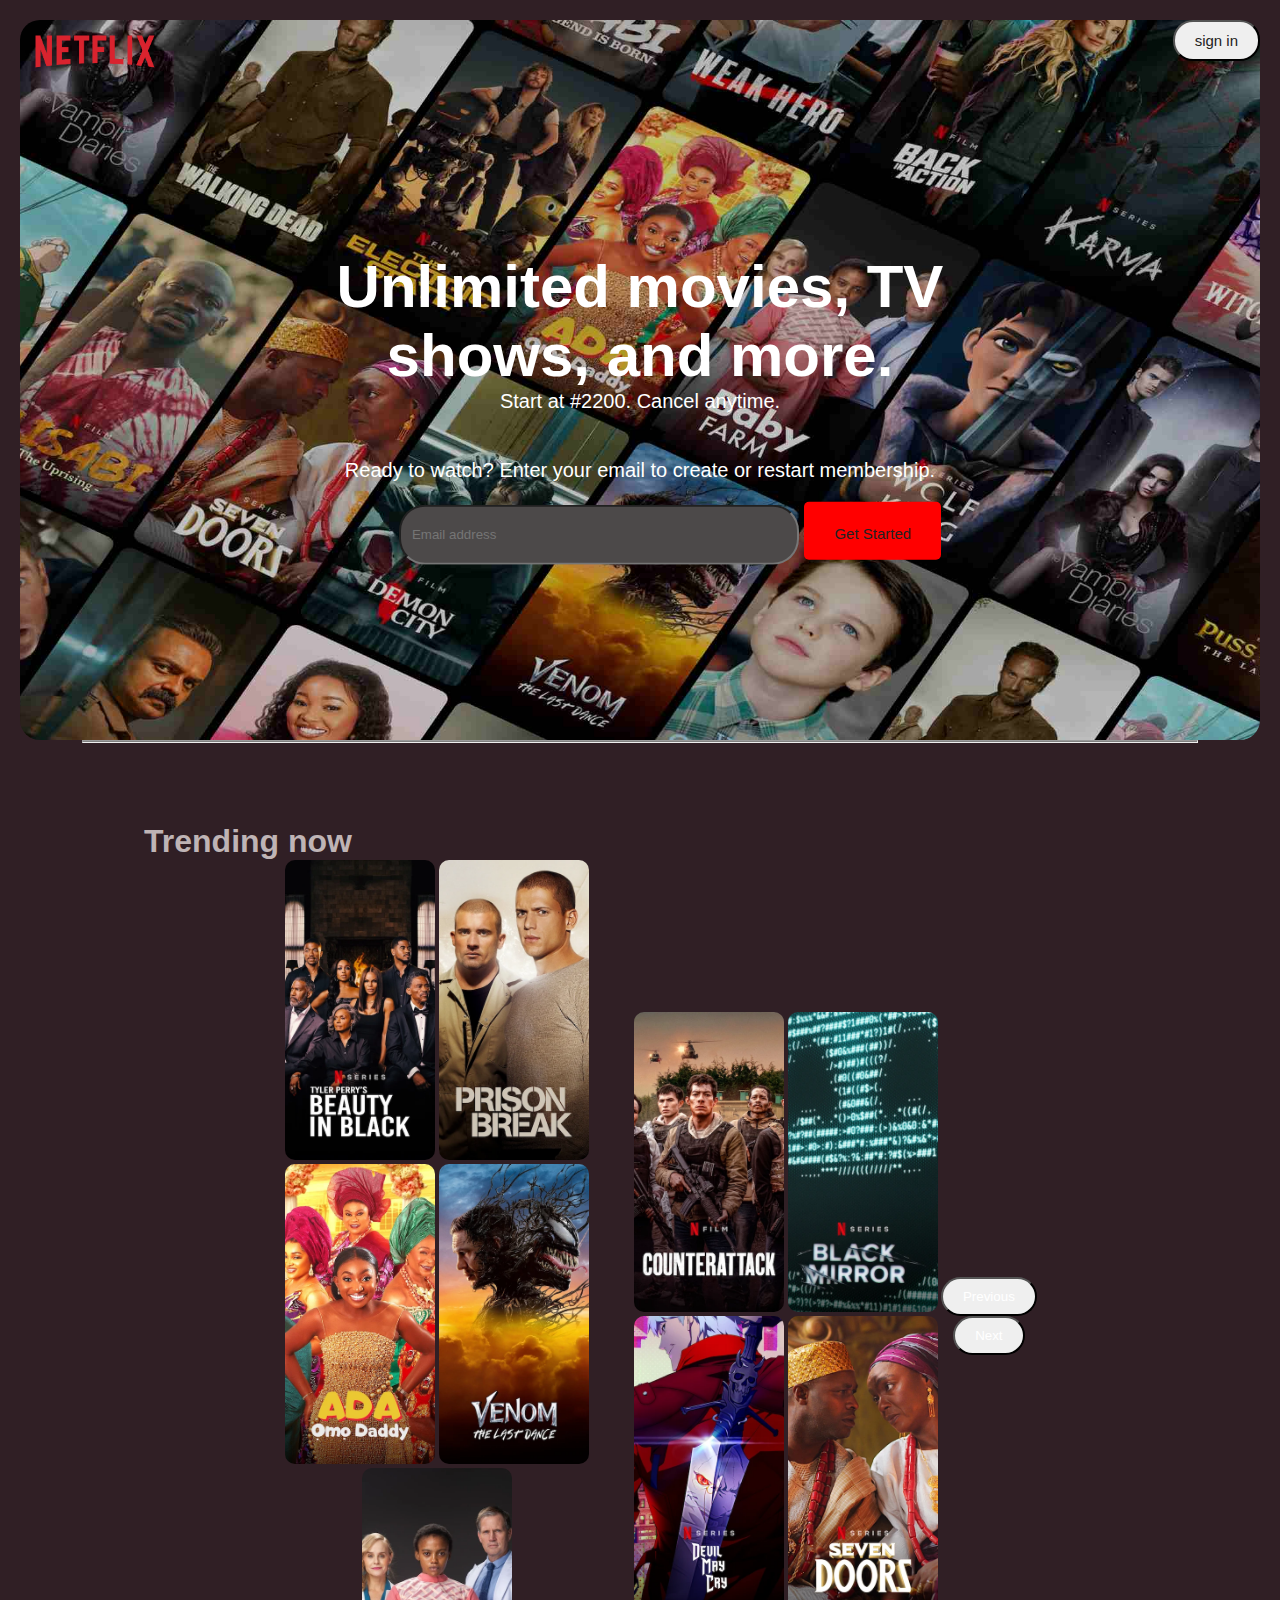
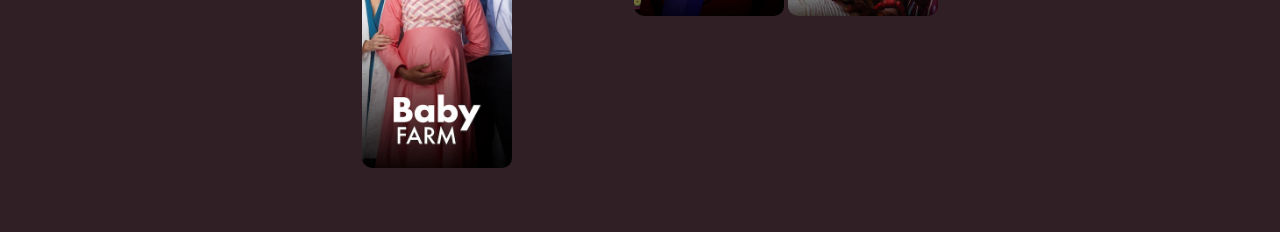
==== netflix.html @ d5e354ee "first commit" ====
<!DOCTYPE html>
<html>
<head>
    <title>Netflix Clone</title>
    <link href="https://cdn.jsdelivr.net/npm/bootstrap@5.3.5/dist/css/bootstrap.min.css" rel="stylesheet" integrity="sha384-SgOJa3DmI69IUzQ2PVdRZhwQ+dy64/BUtbMJw1MZ8t5HZApcHrRKUc4W0kG879m7" crossorigin="anonymous">
    <link rel="stylesheet" href="./netflix.css">
    
</head>
<body>
    <div class="header">
        <div class="navbar">
            <div class="logo">
                <a href="">
                    <img src="./images/Netflix_Logo_PMS.png" alt="" width="150px">
                </a>
            </div>
            <div class="btn">
                <button><a href="">sign in</a></button>
            </div>
        </div>
        <div class="hero-section">
            <div class="hero-text">
                <h1>Unlimited movies, TV shows, and more.</h1>
                <p> Start at #2200. Cancel anytime.</p>
                <br><br>
                Ready to watch? Enter your email to create or restart membership.
            </div>
            <div class="hero-button">
                <form class="email">
                    <input type="email" placeholder="   Email address" required />
                
            
                <button><a href="">Get Started</a></button>
            </form>
            </div>
        </div>
    </div>
    <hr>
    <div>


        <div class="main">
            <h2>Trending now</h2>
            <div  id="carouselExample" class="carousel slide">
                <div class="carousel-inner">
                    <div class="carousel-item active">
                        <img src="./images/black beauty.webp" class="logo2" alt="">

                        <img src="./images/prison break.webp" class="logo2" alt="">

                        <img src="./images/ada omo daddy.webp" class="logo2" alt="">

                        <img src="./images/venom.webp" class="logo2" alt="">

                        <img src="./images/baby farm.webp" class="logo2" alt="">
                    </div>

                    <div class="carousel-item">
                        <img src="./images/counter attack.webp" class="logo2" alt="">

                        <img src="./images/black mirror.webp" class="logo2" alt="">

                        <img src="./images/devil cry.webp" class="logo2" alt="">

                        <img src="./images/seven doors.webp" class="logo2" alt="">
                    </div>

                    <div>
                        <button  class="carousel-control-prev" type="button" data-bs-target="#carouselExample" data-bs-slide="prev">
                    <span class="carousel-control-prev-icon" aria-hidden="true"></span> 
                    <span class="visually-hidden">Previous</span>
                </button>

                <button class="carousel-control-next" type="button" data-bs-target="#carouselExample" data-bs-slide="next">
                    <span class="carousel-control-next-icon" aria-hidden="true"></span>
                    <span class="visually-hidden">Next</span>

                </button>
                    </div>

                </div>

            </div>

        </div>
        



        <!-- Add more feature items here -->


        <!-- <div class="card">
            <h2>A plan to suit your need</h2>
        </div> -->
        
    </div>
    <div class="footer">
        <!-- Add footer content here -->
    </div>
</body>
<script src="https://cdn.jsdelivr.net/npm/bootstrap@5.3.5/dist/js/bootstrap.bundle.min.js" integrity="sha384-k6d4wzSIapyDyv1kpU366/PK5hCdSbCRGRCMv+eplOQJWyd1fbcAu9OCUj5zNLiq" crossorigin="anonymous"></script>
</html>
---- netflix.css ----
*{
    margin: 0;
    padding: 0;
    box-sizing: border-box;
}

body {
    background-color: #301F25;
    color: white;
    font-family: sans-serif;
    padding: 20px;
}

.header {
    height: 80vh;
    background-color: black;
    background-image: url("./images/background1.jpg");
    background-size: cover;
    background-position: center;
    border-radius: 20px;
    padding: -200px;
    width: 100%;
    position: relative;
    margin: auto;

}

.navbar {
    display: flex;
    justify-content: space-between;
    color: white;
}

.logo {
    font-size: 2em;
}
button{
    padding: 10px 20px;
    border-radius: 20px;
    color: white;
}
button a{
    cursor: pointer;
    text-decoration: none;
    color: #222;
    font-size: 15px;
    

}
.hero-button input{
    background-color: #4C4949;
    width: 400px;
    height: 60px;
    border-radius: 26px;
    margin-left: 60px;
}

.login {
    display: flex;
    align-items: center;
   
}

.hero-section {
    position: absolute;
    top: 40%;
    left: 50%;
    transform: translate(-50%,-50%);
    color: #fff;
    text-align: center;
    margin-top: 100px;
    font-size: 20px;
}
hr{
    width: 90%;
    height: 3px;
    background-color:gray;
    margin: auto;
}

.hero-text {
    margin-bottom: 20px;
}

.hero-text h1 {
    font-size: 3em;
}

.hero-button button {
    background-color: red;
    color: white;
    padding: 15px 30px;
    border: none;
    border-radius: 5px;
    font-size: 1.2em;
    cursor: pointer;
}


.footer {
    padding: 20px;
    text-align: center;
}
.main{
    width: 80%;
    margin: auto;
    margin-top: 5em;
}
.main h2{
    font-size: 2em;
    color: #bfb4b5;

}
.carousel-inner{
    display: flex;
    justify-content: space-between;
    width: 80%;
    margin: auto;
    align-items: center;
    text-align: center;
}
.logo2{
    width: 150px;
    border-radius: 10px;
}
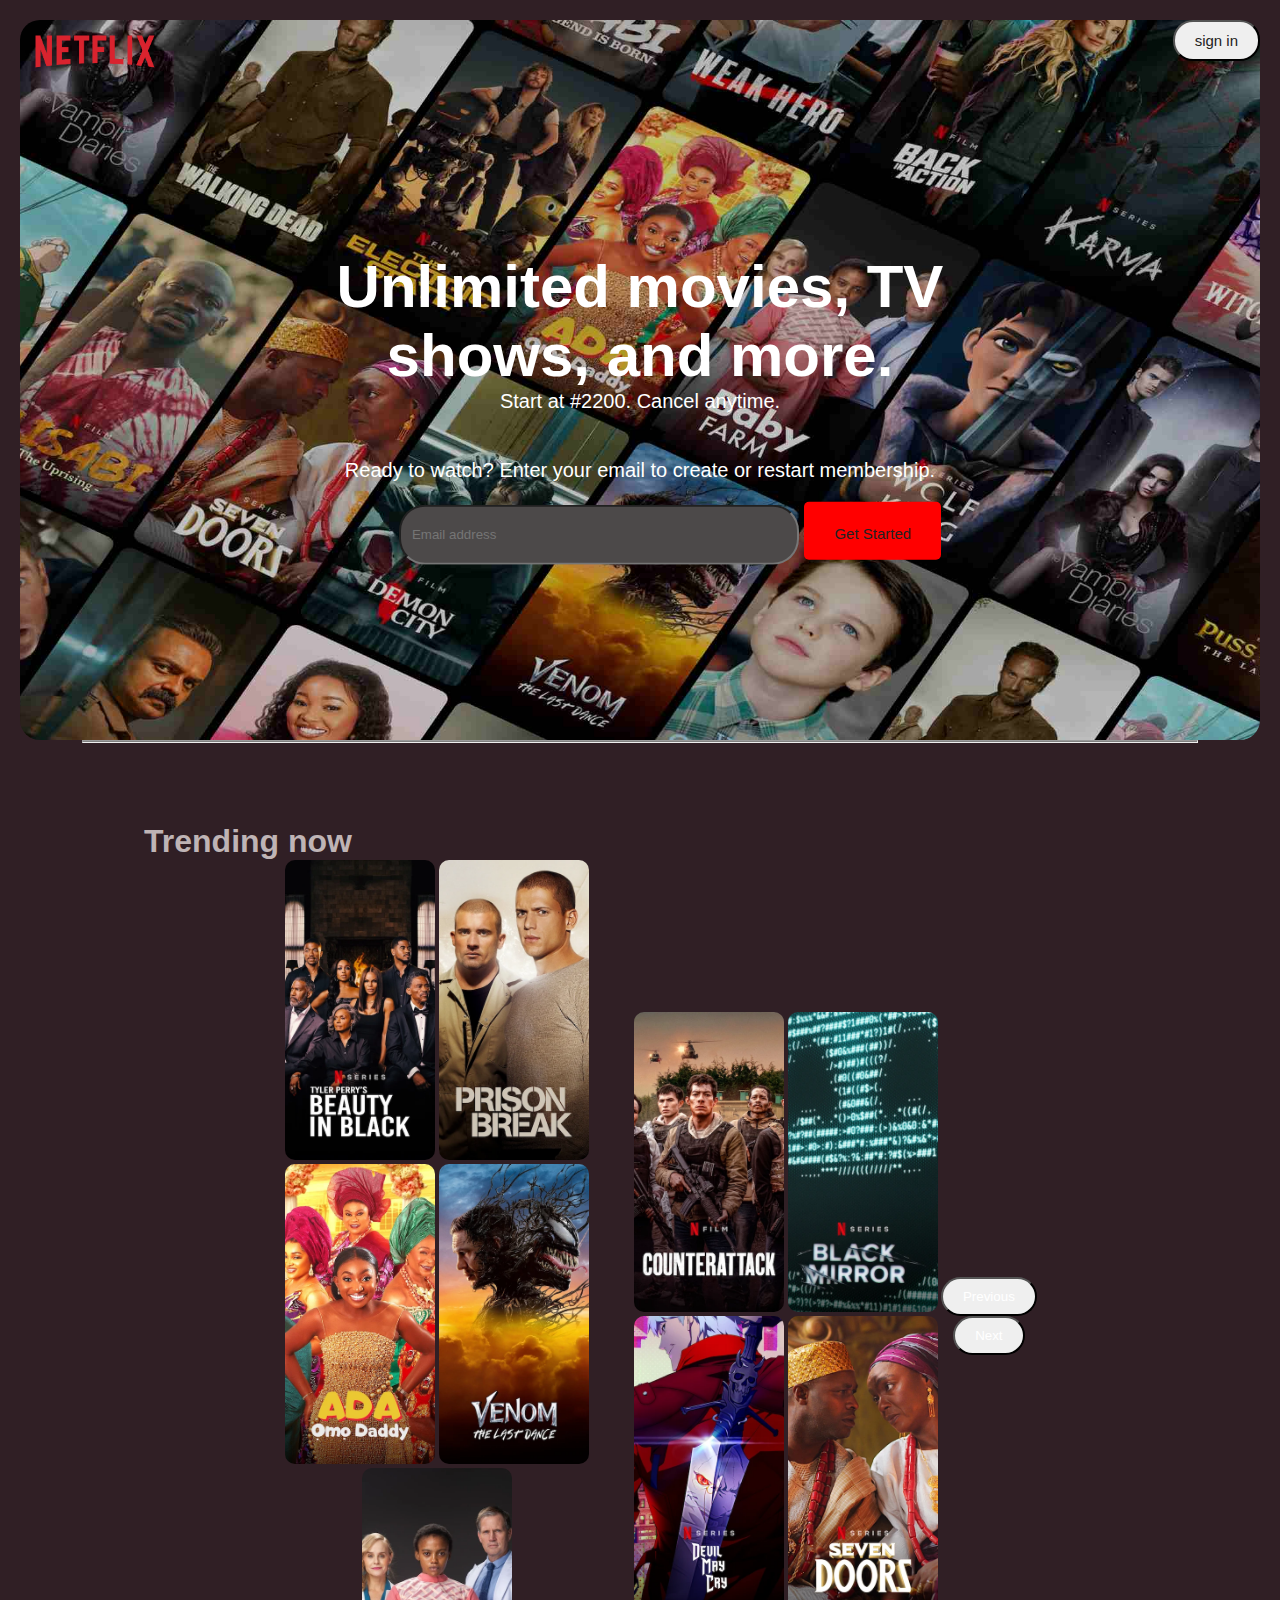
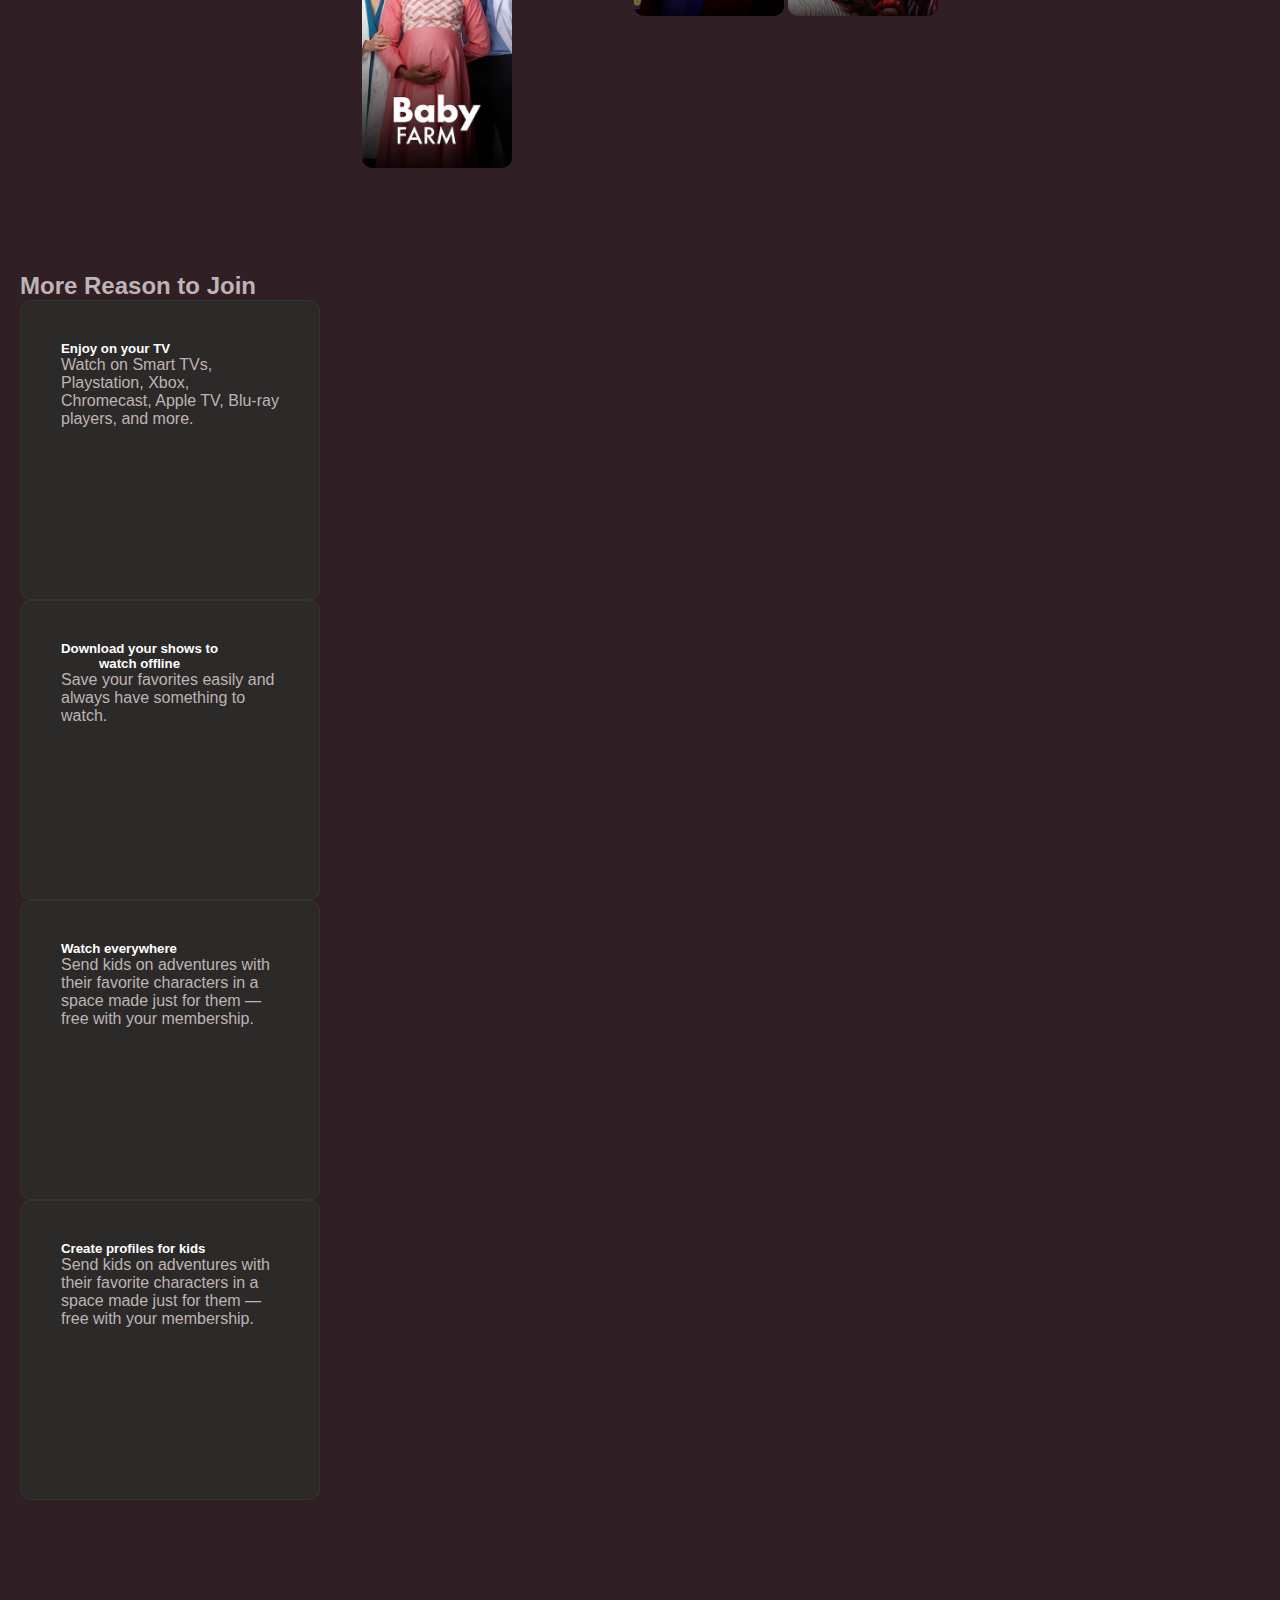
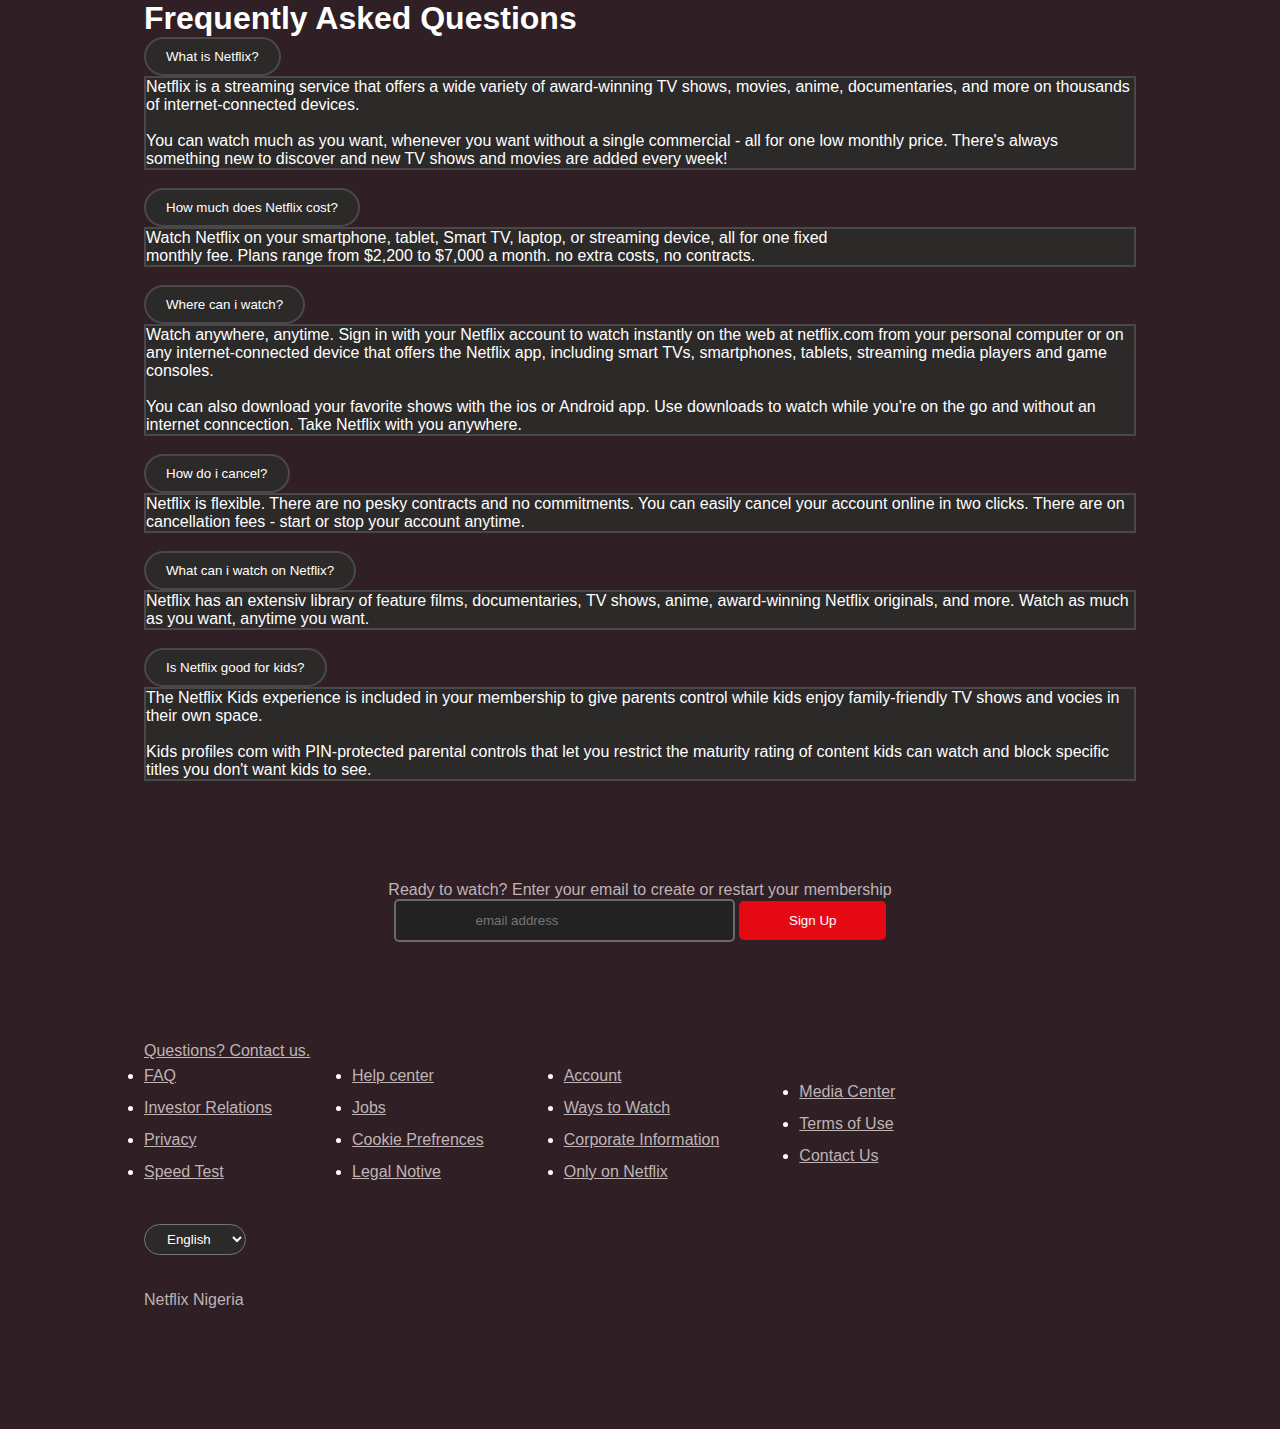
==== commit f1024163: "second commit" ====
--- a/netflix.html
+++ b/netflix.html
@@ -1,103 +1,305 @@
 <!DOCTYPE html>
 <html>
-<head>
-    <title>Netflix Clone</title>
-    <link href="https://cdn.jsdelivr.net/npm/bootstrap@5.3.5/dist/css/bootstrap.min.css" rel="stylesheet" integrity="sha384-SgOJa3DmI69IUzQ2PVdRZhwQ+dy64/BUtbMJw1MZ8t5HZApcHrRKUc4W0kG879m7" crossorigin="anonymous">
-    <link rel="stylesheet" href="./netflix.css">
-    
-</head>
-<body>
+  <head>
+    <title>Netflix</title>
+    <link
+      href="https://cdn.jsdelivr.net/npm/bootstrap@5.3.5/dist/css/bootstrap.min.css"
+      rel="stylesheet"
+      integrity="sha384-SgOJa3DmI69IUzQ2PVdRZhwQ+dy64/BUtbMJw1MZ8t5HZApcHrRKUc4W0kG879m7"
+      crossorigin="anonymous"
+    />
+    <link rel="stylesheet" href="./netflix.css" />
+  </head>
+  <body>
     <div class="header">
-        <div class="navbar">
-            <div class="logo">
-                <a href="">
-                    <img src="./images/Netflix_Logo_PMS.png" alt="" width="150px">
-                </a>
-            </div>
-            <div class="btn">
-                <button><a href="">sign in</a></button>
-            </div>
-        </div>
-        <div class="hero-section">
-            <div class="hero-text">
-                <h1>Unlimited movies, TV shows, and more.</h1>
-                <p> Start at #2200. Cancel anytime.</p>
-                <br><br>
-                Ready to watch? Enter your email to create or restart membership.
-            </div>
-            <div class="hero-button">
-                <form class="email">
-                    <input type="email" placeholder="   Email address" required />
-                
+      <div class="navbar">
+        <div class="logo">
+          <a href="">
+            <img src="./images/Netflix_Logo_PMS.png" alt="" width="150px" />
+          </a>
+        </div>
+        <div class="btn">
+          <button><a href="">sign in</a></button>
+        </div>
+      </div>
+      <div class="hero-section">
+        <div class="hero-text">
+          <h1>Unlimited movies, TV shows, and more.</h1>
+          <p>Start at #2200. Cancel anytime.</p>
+          <br /><br />
+          Ready to watch? Enter your email to create or restart membership.
+        </div>
+        <div class="hero-button">
+          <form class="email">
+            <input type="email" placeholder="   Email address" required />
+
+            <button><a href="">Get Started</a></button>
+          </form>
+        </div>
+      </div>
+    </div>
+    <hr />
+    <div>
+      <div class="main">
+        <h2>Trending now</h2>
+        <div id="carouselExample" class="carousel slide">
+          <div class="carousel-inner">
+            <div class="carousel-item active">
+              <img src="./images/black beauty.webp" class="logo2" alt="" />
+
+              <img src="./images/prison break.webp" class="logo2" alt="" />
+
+              <img src="./images/ada omo daddy.webp" class="logo2" alt="" />
+
+              <img src="./images/venom.webp" class="logo2" alt="" />
+
+              <img src="./images/baby farm.webp" class="logo2" alt="" />
+            </div>
+
+            <div class="carousel-item">
+              <img src="./images/counter attack.webp" class="logo2" alt="" />
+
+              <img src="./images/black mirror.webp" class="logo2" alt="" />
+
+              <img src="./images/devil cry.webp" class="logo2" alt="" />
+
+              <img src="./images/seven doors.webp" class="logo2" alt="" />
+            </div>
+
+            <div>
+              <button
+                class="carousel-control-prev"
+                type="button"
+                data-bs-target="#carouselExample"
+                data-bs-slide="prev"
+              >
+                <span
+                  class="carousel-control-prev-icon"
+                  aria-hidden="true"
+                ></span>
+                <span class="visually-hidden">Previous</span>
+              </button>
+
+              <button
+                class="carousel-control-next"
+                type="button"
+                data-bs-target="#carouselExample"
+                data-bs-slide="next"
+              >
+                <span
+                  class="carousel-control-next-icon"
+                  aria-hidden="true"
+                ></span>
+                <span class="visually-hidden">Next</span>
+              </button>
+            </div>
+          </div>
+        </div>
+      </div>
+
+      <!-- card -->
+      <div class="card-h2">
+        <h2>More Reason to Join</h2>
+      </div>
+      <div class="row row-cols-1 row-cols-md-4 g-0.5 p-5">
+        <div class="col">
+          <div class="card">
+            <div class="card-body">
+              <h5 class="card-title">Enjoy on your TV</h5>
+              <p class="card-text">
+                Watch on Smart TVs, Playstation, Xbox, Chromecast, Apple TV,
+                Blu-ray players, and more.
+              </p>
+            </div>
+          </div>
+        </div>
+        <div class="col">
+          <div class="card">
+            <div class="card-body">
+              <h5 class="card-title">
+                Download your shows to<br />watch offline
+              </h5>
+              <p class="card-text">
+                Save your favorites easily and always have something to watch.
+              </p>
+            </div>
+          </div>
+        </div>
+        <div class="col">
+          <div class="card">
+            <div class="card-body">
+              <h5 class="card-title">Watch everywhere</h5>
+              <p class="card-text">
+                Send kids on adventures with their favorite characters in a
+                space made just for them — free with your membership.
+              </p>
+            </div>
+          </div>
+        </div>
+        <div class="col">
+          <div class="card">
+            <div class="card-body">
+              <h5 class="card-title">Create profiles for kids</h5>
+              <p class="card-text">
+                Send kids on adventures with their favorite characters in a
+                space made just for them — free with your membership.
+              </p>
+            </div>
+          </div>
+        </div>
+      </div>
+
+      
+    </div>
+
+
+    <!-- Accordion -->
+
+
+     <!-- Accordion section -->
+     <div class="acord-sect">
+        <h1 class="h1">Frequently Asked Questions</h1>
+        <div class="accordion accordion-flush" id="accordionFlushExample">
+            <div class="accordion-item">
+              <h2 class="accordion-header">
+                <button class="accordion-button collapsed" type="button" data-bs-toggle="collapse" data-bs-target="#flush-collapseOne" aria-expanded="false" aria-controls="flush-collapseOne">
+                  What is Netflix?
+                </button>
+              </h2>
+              <div id="flush-collapseOne" class="accordion-collapse collapse" data-bs-parent="#accordionFlushExample">
+                <div class="accordion-body">Netflix is a streaming service that offers a wide variety of award-winning TV shows, movies, anime, documentaries, and more on thousands of internet-connected devices. <br><br> You can watch much as you want, whenever you want without a single commercial - all for one low monthly price. There's always something new to discover and new TV shows and movies are added every week!</div>
+              </div>
+            </div>
+            <br>
+
+            <div class="accordion-item">
+              <h2 class="accordion-header">
+                <button class="accordion-button collapsed" type="button" data-bs-toggle="collapse" data-bs-target="#flush-collapseTwo" aria-expanded="false" aria-controls="flush-collapseTwo">
+                  How much does Netflix cost?
+                </button>
+              </h2>
+              <div id="flush-collapseTwo" class="accordion-collapse collapse" data-bs-parent="#accordionFlushExample">
+                <div class="accordion-body">Watch Netflix on your smartphone, tablet, Smart TV, laptop, or streaming device, all for one fixed<br> monthly fee. Plans range from $2,200 to $7,000 a month. no extra costs, no contracts.</div>
+              </div>
+            </div>
+            <br>
+
+            <div class="accordion-item">
+              <h2 class="accordion-header">
+                <button class="accordion-button collapsed" type="button" data-bs-toggle="collapse" data-bs-target="#flush-collapseThree" aria-expanded="false" aria-controls="flush-collapseThree">
+                  Where can i watch?
+                </button>
+              </h2>
+              <div id="flush-collapseThree" class="accordion-collapse collapse" data-bs-parent="#accordionFlushExample">
+                <div class="accordion-body">Watch anywhere, anytime. Sign in with your Netflix account to watch instantly on the web at netflix.com from your personal computer or on any internet-connected device that offers the Netflix app, including smart TVs, smartphones, tablets, streaming media players and game consoles. <br><br> You can also download your favorite shows with the ios or Android app. Use downloads to watch while you're on the go and without an internet conncection. Take Netflix with you anywhere.</div>
+              </div>
+            </div>
+            <br>
+
+            <div class="accordion-item">
+                <h2 class="accordion-header">
+                  <button class="accordion-button collapsed" type="button" data-bs-toggle="collapse" data-bs-target="#flush-collapseFour" aria-expanded="false" aria-controls="flush-collapseFour">
+                    How do i cancel?
+                  </button>
+                </h2>
+                <div id="flush-collapseFour" class="accordion-collapse collapse" data-bs-parent="#accordionFlushExample">
+                  <div class="accordion-body">Netflix is flexible. There are no pesky contracts and no commitments. You can easily cancel your account online in two clicks. There are on cancellation fees - start or stop your account anytime.</div>
+                </div>
+              </div>
+              <br>
             
-                <button><a href="">Get Started</a></button>
-            </form>
-            </div>
-        </div>
-    </div>
-    <hr>
-    <div>
-
-
-        <div class="main">
-            <h2>Trending now</h2>
-            <div  id="carouselExample" class="carousel slide">
-                <div class="carousel-inner">
-                    <div class="carousel-item active">
-                        <img src="./images/black beauty.webp" class="logo2" alt="">
-
-                        <img src="./images/prison break.webp" class="logo2" alt="">
-
-                        <img src="./images/ada omo daddy.webp" class="logo2" alt="">
-
-                        <img src="./images/venom.webp" class="logo2" alt="">
-
-                        <img src="./images/baby farm.webp" class="logo2" alt="">
-                    </div>
-
-                    <div class="carousel-item">
-                        <img src="./images/counter attack.webp" class="logo2" alt="">
-
-                        <img src="./images/black mirror.webp" class="logo2" alt="">
-
-                        <img src="./images/devil cry.webp" class="logo2" alt="">
-
-                        <img src="./images/seven doors.webp" class="logo2" alt="">
-                    </div>
-
-                    <div>
-                        <button  class="carousel-control-prev" type="button" data-bs-target="#carouselExample" data-bs-slide="prev">
-                    <span class="carousel-control-prev-icon" aria-hidden="true"></span> 
-                    <span class="visually-hidden">Previous</span>
-                </button>
-
-                <button class="carousel-control-next" type="button" data-bs-target="#carouselExample" data-bs-slide="next">
-                    <span class="carousel-control-next-icon" aria-hidden="true"></span>
-                    <span class="visually-hidden">Next</span>
-
-                </button>
-                    </div>
-
+            <div class="accordion-item">
+                <h2 class="accordion-header">
+                  <button class="accordion-button collapsed" type="button" data-bs-toggle="collapse" data-bs-target="#flush-collapseFive" aria-expanded="false" aria-controls="flush-collapseFive">
+                    What can i watch on Netflix?
+                  </button>
+                </h2>
+                <div id="flush-collapseFive" class="accordion-collapse collapse" data-bs-parent="#accordionFlushExample">
+                  <div class="accordion-body">Netflix has an extensiv library of feature films, documentaries, TV shows, anime, award-winning Netflix originals, and more. Watch as much as you want, anytime you want.</div>
                 </div>
-
-            </div>
-
-        </div>
+              </div>
+              <br>
+            
+            <div class="accordion-item">
+                <h2 class="accordion-header">
+                  <button class="accordion-button collapsed" type="button" data-bs-toggle="collapse" data-bs-target="#flush-collapseSix" aria-expanded="false" aria-controls="flush-collapseSix">
+                    Is Netflix good for kids?
+                  </button>
+                </h2>
+                <div id="flush-collapseSix" class="accordion-collapse collapse" data-bs-parent="#accordionFlushExample">
+                  <div class="accordion-body">The Netflix Kids experience is included in your membership to give parents control while kids enjoy family-friendly TV shows and vocies in their own space. <br><br>Kids profiles com with PIN-protected parental controls that let you restrict the maturity rating of content kids can watch and block specific titles you don't want kids to see.</div>
+                </div>
+              </div>
+
+          </div>
+     </div>
+
+     <!-- Section signin content -->
+    <div class="sect-signin">
+        <p>Ready to watch? Enter your email to create or restart your membership</p>
         
-
-
-
-        <!-- Add more feature items here -->
-
-
-        <!-- <div class="card">
-            <h2>A plan to suit your need</h2>
-        </div> -->
-        
-    </div>
-    <div class="footer">
-        <!-- Add footer content here -->
-    </div>
-</body>
-<script src="https://cdn.jsdelivr.net/npm/bootstrap@5.3.5/dist/js/bootstrap.bundle.min.js" integrity="sha384-k6d4wzSIapyDyv1kpU366/PK5hCdSbCRGRCMv+eplOQJWyd1fbcAu9OCUj5zNLiq" crossorigin="anonymous"></script>
-</html>+        <form action="" class="signin-button">
+        <input type="email" placeholder="email address"required>
+        <button class="signin-button2">Sign Up</button>
+        </form>
+    </div>
+
+   
+      <!--footer content  -->
+
+      
+  <footer>
+    <div class="footer-section">
+       <div class="quest">
+           <p><a href="">Questions? Contact us.</a></p>
+       </div>
+
+       <div class="footer-list">
+           <div class="list-sect">
+               <li><a href="">FAQ</a></li>
+               <li><a href="">Investor Relations</a></li>
+               <li><a href="">Privacy</a></li>
+               <li><a href="">Speed Test</a></li>
+           </div>
+
+           <div class="list-sect">
+               <li><a href="">Help center</a></li>
+               <li><a href="">Jobs</a></li>
+               <li><a href="">Cookie Prefrences</a></li>
+               <li><a href="">Legal Notive</a></li>
+           </div>
+
+           <div class="list-sect">
+               <li><a href="">Account</a></li>
+               <li><a href="">Ways to Watch</a></li>
+               <li><a href="">Corporate Information</a></li>
+               <li><a href="">Only on Netflix</a></li>
+           </div>
+
+           <div class="list-sect">
+               <li><a href="">Media Center</a></li>
+               <li><a href="">Terms of Use</a></li>
+               <li><a href="">Contact Us</a></li>
+           </div>
+       </div>
+       <br><br>
+       <div>
+           <select name="language" id="language" class="english">
+               <option value="en">English</option>
+           </select>
+       </div>
+       <br><br>
+       <div class="footer-text">
+           <p>Netflix Nigeria</p>
+       </div>
+
+    </div>
+ </footer>
+    </div>
+  </body>
+  <script
+    src="https://cdn.jsdelivr.net/npm/bootstrap@5.3.5/dist/js/bootstrap.bundle.min.js"
+    integrity="sha384-k6d4wzSIapyDyv1kpU366/PK5hCdSbCRGRCMv+eplOQJWyd1fbcAu9OCUj5zNLiq"
+    crossorigin="anonymous"
+  ></script>
+</html>
--- a/netflix.css
+++ b/netflix.css
@@ -123,3 +123,106 @@
     width: 150px;
     border-radius: 10px;
 }
+@media (max-width:1250px){
+    .logo2{
+        width: 70px;
+    }
+ 
+
+}
+.card-body h5{
+    font-weight: 700;
+    color:white;
+    display: flex;
+    text-align: center;
+}
+.card-text{
+    color: #BFB4B5;
+
+}
+.card{
+    background-color: #2C2929;
+    width: 300px;
+    height: 300px;
+    border-radius: 10px;
+    padding: 40px;
+    border: thin solid rgba(70, 65, 40, 0.407)     ;
+    
+}
+.card-h2{
+    color: #BFB4B5;
+    margin-top: 100px;
+    width: 80%;
+}
+/* accordion  */
+
+.acord-sect{
+    width: 80%;
+    margin: 100px auto;
+
+}
+
+.accordion-button{
+    background-color: #2C2929;
+    border: 2px solid rgba(128, 128, 128, 0.356);
+    color: white;
+}
+.h1{
+    color: white;
+}
+.accordion-body{
+    background-color: #2C2929;
+    border: 2px solid rgba(128, 128, 128, 0.356);
+    color: white;
+}
+/* section */
+.sect-signin{
+    width: 80%;
+    margin: auto;
+    text-align: center;
+}
+.sect-signin p{
+    color: #BFB4B5;
+}
+.sect-signin form input{
+    background-color: #222222;
+    padding: 12px 80px;
+    border: 2px solid rgba(128, 128, 128, 0.76);
+    border-radius: 5px;
+}
+.signin-button2{
+    padding: 12px 50px;
+    background-color: #E50914;
+    border-radius: 5px;
+    color: white;
+    cursor: pointer;
+    border: none;
+}
+/* footer */
+footer{
+    width: 80%;
+    margin: 100px auto;
+}
+.quest p a{
+    color: #BFB4B5;
+}
+.footer-list{
+    display: flex;
+    align-items: center;
+    gap: 5em;
+    line-height: 2em;
+   
+}
+.list-sect li a{
+    color: #BFB4B5;
+}
+.english{
+    background-color: #2C2929;
+    border-radius: 20px;
+    border: 2px soild gray;
+    padding: 6px 18px;
+    color: white;
+}
+.footer-text p{
+    color: #BFB4B5;
+}